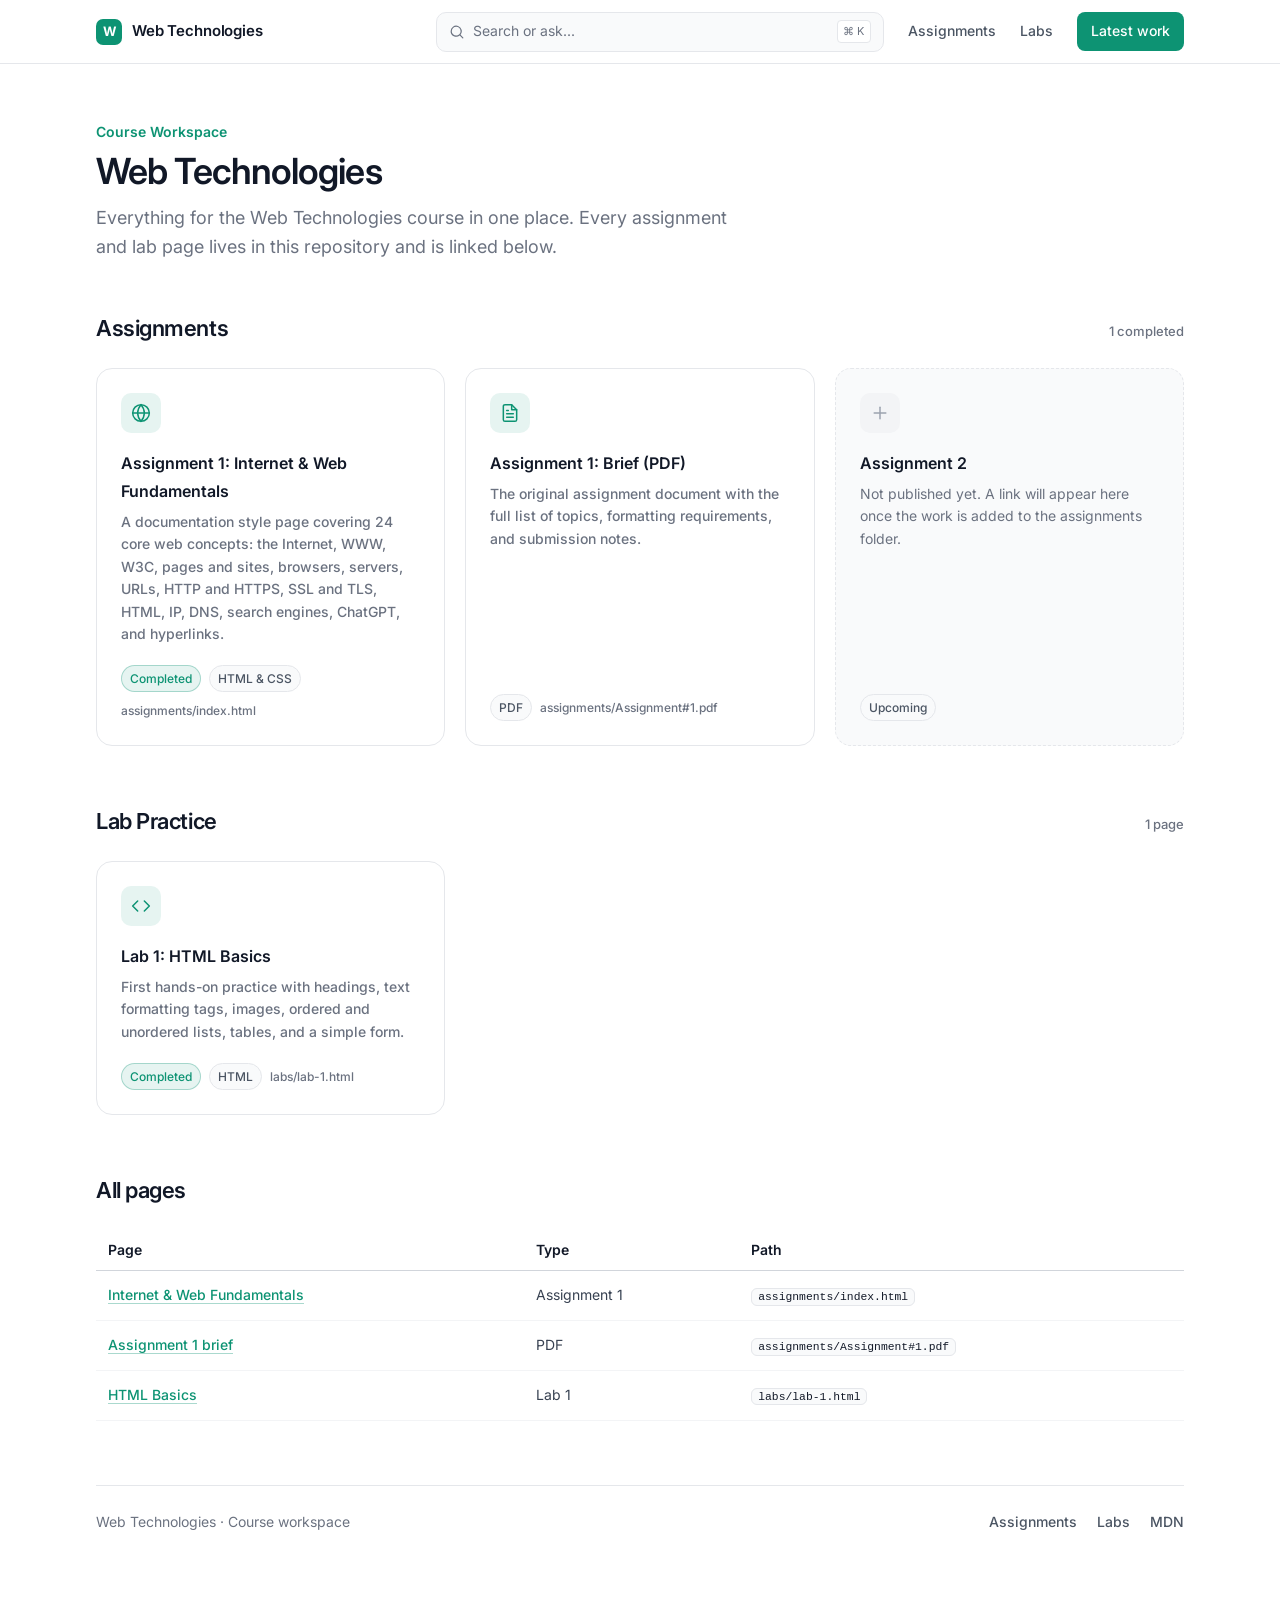
==== index.html @ a07161f9 "first commit" ====
<!DOCTYPE html>
<html lang="en">
<head>
    <meta charset="UTF-8">
    <meta name="viewport" content="width=device-width, initial-scale=1.0">
    <title>Web Technologies | Assignments &amp; Labs</title>
    <link rel="preconnect" href="https://fonts.googleapis.com">
    <link rel="preconnect" href="https://fonts.gstatic.com" crossorigin>
    <link href="https://fonts.googleapis.com/css2?family=Inter:wght@400;500;600;700&display=swap" rel="stylesheet">
    <style>
        :root {
            --primary: #0d9373;
            --primary-dark: #0b7d62;
            --primary-bg: rgba(13, 147, 115, 0.1);
            --gray-50: #f9fafb;
            --gray-100: #f3f4f6;
            --gray-200: #e5e7eb;
            --gray-300: #d1d5db;
            --gray-400: #9ca3af;
            --gray-500: #6b7280;
            --gray-600: #4b5563;
            --gray-700: #374151;
            --gray-900: #111827;
            --nav-h: 64px;
            --font: "Inter", ui-sans-serif, system-ui, -apple-system, "Segoe UI", sans-serif;
            --mono: ui-monospace, "SF Mono", Menlo, Consolas, monospace;
        }

        *, *::before, *::after { box-sizing: border-box; }

        body {
            margin: 0;
            font-family: var(--font);
            font-size: 16px;
            line-height: 1.75;
            color: var(--gray-700);
            background: #ffffff;
            -webkit-font-smoothing: antialiased;
        }

        a {
            color: var(--primary);
            font-weight: 500;
            text-decoration: underline;
            text-decoration-color: rgba(13, 147, 115, 0.35);
            text-underline-offset: 3px;
        }

        a:hover { text-decoration-color: var(--primary); }

        .navbar {
            position: sticky;
            top: 0;
            z-index: 40;
            height: var(--nav-h);
            background: rgba(255, 255, 255, 0.92);
            backdrop-filter: blur(8px);
            -webkit-backdrop-filter: blur(8px);
            border-bottom: 1px solid var(--gray-200);
        }

        .navbar-inner {
            max-width: 72rem;
            height: 100%;
            margin: 0 auto;
            padding: 0 2rem;
            display: flex;
            align-items: center;
            gap: 1.5rem;
        }

        .logo {
            display: flex;
            align-items: center;
            gap: 0.625rem;
            color: var(--gray-900);
            text-decoration: none;
            font-weight: 600;
            font-size: 0.9375rem;
            letter-spacing: -0.01em;
        }

        .logo-mark {
            width: 26px;
            height: 26px;
            border-radius: 7px;
            background: var(--primary);
            color: #fff;
            display: flex;
            align-items: center;
            justify-content: center;
            font-size: 0.8125rem;
            font-weight: 700;
        }

        .search {
            flex: 1;
            max-width: 28rem;
            margin-left: auto;
            height: 2.5rem;
            display: flex;
            align-items: center;
            gap: 0.5rem;
            padding: 0 0.75rem;
            border: 1px solid var(--gray-200);
            border-radius: 0.625rem;
            background: var(--gray-50);
            color: var(--gray-500);
            font-size: 0.875rem;
        }

        .search kbd {
            margin-left: auto;
            font-family: var(--font);
            font-size: 0.6875rem;
            color: var(--gray-500);
            border: 1px solid var(--gray-200);
            background: #fff;
            border-radius: 0.25rem;
            padding: 0.05rem 0.35rem;
        }

        .nav-links {
            display: flex;
            align-items: center;
            gap: 1.5rem;
        }

        .nav-links a {
            font-size: 0.875rem;
            font-weight: 500;
            color: var(--gray-600);
            text-decoration: none;
        }

        .nav-links a:hover { color: var(--gray-900); }

        .nav-links .btn {
            background: var(--primary);
            color: #fff;
            padding: 0.4375rem 0.875rem;
            border-radius: 0.5rem;
        }

        .nav-links .btn:hover {
            background: var(--primary-dark);
            color: #fff;
        }

        .page {
            max-width: 72rem;
            margin: 0 auto;
            padding: 3.5rem 2rem 4rem;
        }

        .eyebrow {
            font-size: 0.875rem;
            font-weight: 600;
            color: var(--primary);
            margin: 0 0 0.375rem;
        }

        h1 {
            font-size: 2.25rem;
            font-weight: 600;
            letter-spacing: -0.025em;
            line-height: 1.15;
            color: var(--gray-900);
            margin: 0 0 0.75rem;
        }

        .description {
            font-size: 1.125rem;
            line-height: 1.6;
            color: var(--gray-500);
            max-width: 40rem;
            margin: 0 0 3rem;
        }

        section { margin-bottom: 3.5rem; }

        .section-head {
            display: flex;
            align-items: baseline;
            justify-content: space-between;
            gap: 1rem;
            margin-bottom: 1.25rem;
        }

        h2 {
            font-size: 1.375rem;
            font-weight: 600;
            letter-spacing: -0.02em;
            color: var(--gray-900);
            margin: 0;
        }

        .count {
            font-size: 0.8125rem;
            font-weight: 500;
            color: var(--gray-500);
        }

        .cards {
            display: grid;
            grid-template-columns: repeat(auto-fill, minmax(300px, 1fr));
            gap: 1.25rem;
        }

        .card {
            display: flex;
            flex-direction: column;
            padding: 1.5rem;
            border: 1px solid var(--gray-200);
            border-radius: 1rem;
            background: #fff;
            color: inherit;
            text-decoration: none;
            transition: border-color 0.15s ease, box-shadow 0.15s ease;
        }

        .card:hover {
            border-color: var(--primary);
            box-shadow: 0 0 0 1px var(--primary);
        }

        .card-icon {
            width: 2.5rem;
            height: 2.5rem;
            border-radius: 0.625rem;
            background: var(--primary-bg);
            color: var(--primary);
            display: flex;
            align-items: center;
            justify-content: center;
            margin-bottom: 1rem;
        }

        .card-icon svg { width: 1.25rem; height: 1.25rem; }

        .card-title {
            font-size: 1rem;
            font-weight: 600;
            color: var(--gray-900);
            margin: 0 0 0.375rem;
        }

        .card-text {
            font-size: 0.875rem;
            line-height: 1.6;
            color: var(--gray-500);
            margin: 0 0 1.25rem;
        }

        .card-meta {
            margin-top: auto;
            display: flex;
            align-items: center;
            gap: 0.5rem;
            flex-wrap: wrap;
            font-size: 0.75rem;
            color: var(--gray-500);
        }

        .tag {
            display: inline-flex;
            align-items: center;
            padding: 0.125rem 0.5rem;
            border-radius: 999px;
            border: 1px solid var(--gray-200);
            background: var(--gray-50);
            font-weight: 500;
            color: var(--gray-600);
        }

        .tag.done {
            border-color: rgba(13, 147, 115, 0.3);
            background: var(--primary-bg);
            color: var(--primary);
        }

        .card.placeholder {
            border-style: dashed;
            background: var(--gray-50);
        }

        .card.placeholder:hover {
            border-color: var(--gray-300);
            box-shadow: none;
        }

        .card.placeholder .card-icon {
            background: var(--gray-100);
            color: var(--gray-400);
        }

        table {
            width: 100%;
            border-collapse: collapse;
            font-size: 0.875rem;
        }

        th {
            text-align: left;
            font-weight: 600;
            color: var(--gray-900);
            padding: 0.5rem 0.75rem;
            border-bottom: 1px solid var(--gray-300);
        }

        td {
            padding: 0.75rem 0.75rem;
            border-bottom: 1px solid var(--gray-100);
            vertical-align: top;
        }

        code {
            font-family: var(--mono);
            font-size: 0.8125em;
            font-weight: 500;
            color: var(--gray-900);
            background: var(--gray-50);
            border: 1px solid var(--gray-200);
            border-radius: 0.375rem;
            padding: 0.1rem 0.375rem;
        }

        .page-footer {
            margin-top: 4rem;
            padding-top: 1.5rem;
            border-top: 1px solid var(--gray-200);
            display: flex;
            justify-content: space-between;
            flex-wrap: wrap;
            gap: 0.75rem;
            font-size: 0.875rem;
            color: var(--gray-500);
        }

        .page-footer .links { display: flex; gap: 1.25rem; }

        .page-footer a {
            color: var(--gray-600);
            text-decoration: none;
        }

        .page-footer a:hover { color: var(--primary); }

        @media (max-width: 768px) {
            .search { display: none; }
            .nav-links { margin-left: auto; }
            .page { padding: 2.5rem 1.25rem 3rem; }
            h1 { font-size: 1.875rem; }
        }
    </style>
</head>
<body>

    <header class="navbar">
        <div class="navbar-inner">
            <a href="./" class="logo"><span class="logo-mark">W</span>Web Technologies</a>
            <div class="search">
                <svg width="16" height="16" viewBox="0 0 20 20" fill="currentColor"><path fill-rule="evenodd" d="M9 3.5a5.5 5.5 0 1 0 0 11 5.5 5.5 0 0 0 0-11ZM2 9a7 7 0 1 1 12.452 4.391l3.328 3.329a.75.75 0 1 1-1.06 1.06l-3.329-3.328A7 7 0 0 1 2 9Z" clip-rule="evenodd"/></svg>
                <span>Search or ask...</span>
                <kbd>&#8984; K</kbd>
            </div>
            <nav class="nav-links">
                <a href="#assignments">Assignments</a>
                <a href="#labs">Labs</a>
                <a class="btn" href="assignments/index.html">Latest work</a>
            </nav>
        </div>
    </header>

    <main class="page">

        <p class="eyebrow">Course Workspace</p>
        <h1>Web Technologies</h1>
        <p class="description">
            Everything for the Web Technologies course in one place. Every assignment and lab
            page lives in this repository and is linked below.
        </p>

        <section id="assignments">
            <div class="section-head">
                <h2>Assignments</h2>
                <span class="count">1 completed</span>
            </div>
            <div class="cards">
                <a class="card" href="assignments/index.html">
                    <div class="card-icon">
                        <svg viewBox="0 0 24 24" fill="none" stroke="currentColor" stroke-width="1.8" stroke-linecap="round" stroke-linejoin="round"><circle cx="12" cy="12" r="10"/><path d="M2 12h20"/><path d="M12 2a15.3 15.3 0 0 1 4 10 15.3 15.3 0 0 1-4 10 15.3 15.3 0 0 1-4-10 15.3 15.3 0 0 1 4-10z"/></svg>
                    </div>
                    <h3 class="card-title">Assignment 1: Internet &amp; Web Fundamentals</h3>
                    <p class="card-text">
                        A documentation style page covering 24 core web concepts: the Internet, WWW, W3C,
                        pages and sites, browsers, servers, URLs, HTTP and HTTPS, SSL and TLS, HTML, IP, DNS,
                        search engines, ChatGPT, and hyperlinks.
                    </p>
                    <div class="card-meta">
                        <span class="tag done">Completed</span>
                        <span class="tag">HTML &amp; CSS</span>
                        <span>assignments/index.html</span>
                    </div>
                </a>

                <a class="card" href="assignments/Assignment%231.pdf" target="_blank">
                    <div class="card-icon">
                        <svg viewBox="0 0 24 24" fill="none" stroke="currentColor" stroke-width="1.8" stroke-linecap="round" stroke-linejoin="round"><path d="M14 2H6a2 2 0 0 0-2 2v16a2 2 0 0 0 2 2h12a2 2 0 0 0 2-2V8z"/><path d="M14 2v6h6"/><path d="M16 13H8"/><path d="M16 17H8"/><path d="M10 9H8"/></svg>
                    </div>
                    <h3 class="card-title">Assignment 1: Brief (PDF)</h3>
                    <p class="card-text">
                        The original assignment document with the full list of topics, formatting requirements,
                        and submission notes.
                    </p>
                    <div class="card-meta">
                        <span class="tag">PDF</span>
                        <span>assignments/Assignment#1.pdf</span>
                    </div>
                </a>

                <div class="card placeholder">
                    <div class="card-icon">
                        <svg viewBox="0 0 24 24" fill="none" stroke="currentColor" stroke-width="1.8" stroke-linecap="round" stroke-linejoin="round"><path d="M12 5v14"/><path d="M5 12h14"/></svg>
                    </div>
                    <h3 class="card-title">Assignment 2</h3>
                    <p class="card-text">Not published yet. A link will appear here once the work is added to the assignments folder.</p>
                    <div class="card-meta">
                        <span class="tag">Upcoming</span>
                    </div>
                </div>
            </div>
        </section>

        <section id="labs">
            <div class="section-head">
                <h2>Lab Practice</h2>
                <span class="count">1 page</span>
            </div>
            <div class="cards">
                <a class="card" href="labs/lab-1.html">
                    <div class="card-icon">
                        <svg viewBox="0 0 24 24" fill="none" stroke="currentColor" stroke-width="1.8" stroke-linecap="round" stroke-linejoin="round"><path d="m16 18 6-6-6-6"/><path d="m8 6-6 6 6 6"/></svg>
                    </div>
                    <h3 class="card-title">Lab 1: HTML Basics</h3>
                    <p class="card-text">
                        First hands-on practice with headings, text formatting tags, images, ordered and
                        unordered lists, tables, and a simple form.
                    </p>
                    <div class="card-meta">
                        <span class="tag done">Completed</span>
                        <span class="tag">HTML</span>
                        <span>labs/lab-1.html</span>
                    </div>
                </a>
            </div>
        </section>

        <section id="index">
            <div class="section-head">
                <h2>All pages</h2>
            </div>
            <table>
                <thead>
                    <tr>
                        <th>Page</th>
                        <th>Type</th>
                        <th>Path</th>
                    </tr>
                </thead>
                <tbody>
                    <tr>
                        <td><a href="assignments/index.html">Internet &amp; Web Fundamentals</a></td>
                        <td>Assignment 1</td>
                        <td><code>assignments/index.html</code></td>
                    </tr>
                    <tr>
                        <td><a href="assignments/Assignment%231.pdf" target="_blank">Assignment 1 brief</a></td>
                        <td>PDF</td>
                        <td><code>assignments/Assignment#1.pdf</code></td>
                    </tr>
                    <tr>
                        <td><a href="labs/lab-1.html">HTML Basics</a></td>
                        <td>Lab 1</td>
                        <td><code>labs/lab-1.html</code></td>
                    </tr>
                </tbody>
            </table>
        </section>

        <footer class="page-footer">
            <span>Web Technologies &middot; Course workspace</span>
            <span class="links">
                <a href="#assignments">Assignments</a>
                <a href="#labs">Labs</a>
                <a href="https://developer.mozilla.org/" target="_blank">MDN</a>
            </span>
        </footer>

    </main>

</body>
</html>
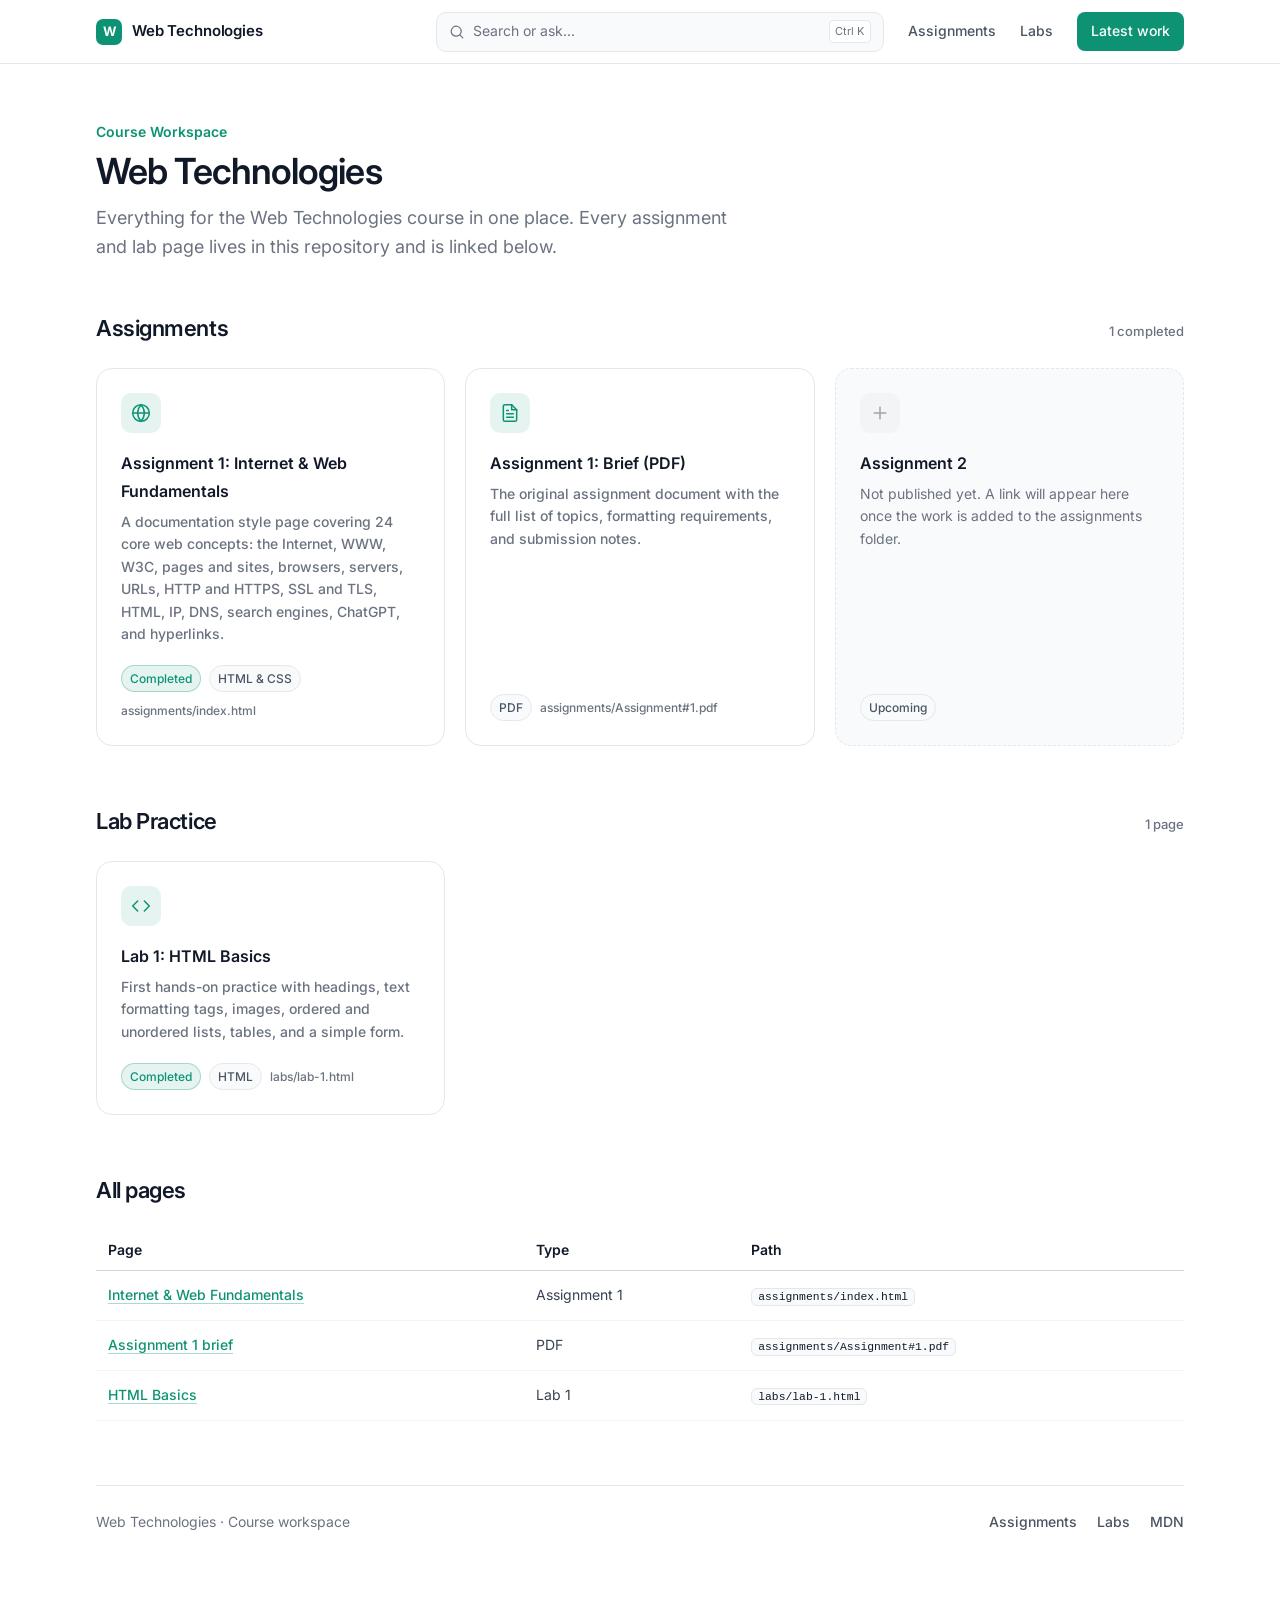
==== commit 4ada09e4: "chore: enable search" ====
--- a/index.html
+++ b/index.html
@@ -106,7 +106,17 @@
             border-radius: 0.625rem;
             background: var(--gray-50);
             color: var(--gray-500);
+            font: inherit;
             font-size: 0.875rem;
+            text-align: left;
+            cursor: pointer;
+            appearance: none;
+            -webkit-appearance: none;
+        }
+
+        .search:hover {
+            border-color: var(--gray-300);
+            background: #fff;
         }
 
         .search kbd {
@@ -347,8 +357,14 @@
         .page-footer a:hover { color: var(--primary); }
 
         @media (max-width: 768px) {
-            .search { display: none; }
-            .nav-links { margin-left: auto; }
+            .search span, .search kbd { display: none; }
+            .search {
+                flex: 0 0 2.5rem;
+                max-width: 2.5rem;
+                padding: 0;
+                justify-content: center;
+            }
+            .nav-links { margin-left: 0; }
             .page { padding: 2.5rem 1.25rem 3rem; }
             h1 { font-size: 1.875rem; }
         }
@@ -359,11 +375,11 @@
     <header class="navbar">
         <div class="navbar-inner">
             <a href="./" class="logo"><span class="logo-mark">W</span>Web Technologies</a>
-            <div class="search">
-                <svg width="16" height="16" viewBox="0 0 20 20" fill="currentColor"><path fill-rule="evenodd" d="M9 3.5a5.5 5.5 0 1 0 0 11 5.5 5.5 0 0 0 0-11ZM2 9a7 7 0 1 1 12.452 4.391l3.328 3.329a.75.75 0 1 1-1.06 1.06l-3.329-3.328A7 7 0 0 1 2 9Z" clip-rule="evenodd"/></svg>
+            <button type="button" class="search" aria-label="Search">
+                <svg width="16" height="16" viewBox="0 0 20 20" fill="currentColor" aria-hidden="true"><path fill-rule="evenodd" d="M9 3.5a5.5 5.5 0 1 0 0 11 5.5 5.5 0 0 0 0-11ZM2 9a7 7 0 1 1 12.452 4.391l3.328 3.329a.75.75 0 1 1-1.06 1.06l-3.329-3.328A7 7 0 0 1 2 9Z" clip-rule="evenodd"/></svg>
                 <span>Search or ask...</span>
                 <kbd>&#8984; K</kbd>
-            </div>
+            </button>
             <nav class="nav-links">
                 <a href="#assignments">Assignments</a>
                 <a href="#labs">Labs</a>
@@ -499,5 +515,6 @@
 
     </main>
 
+    <script src="search.js"></script>
 </body>
 </html>
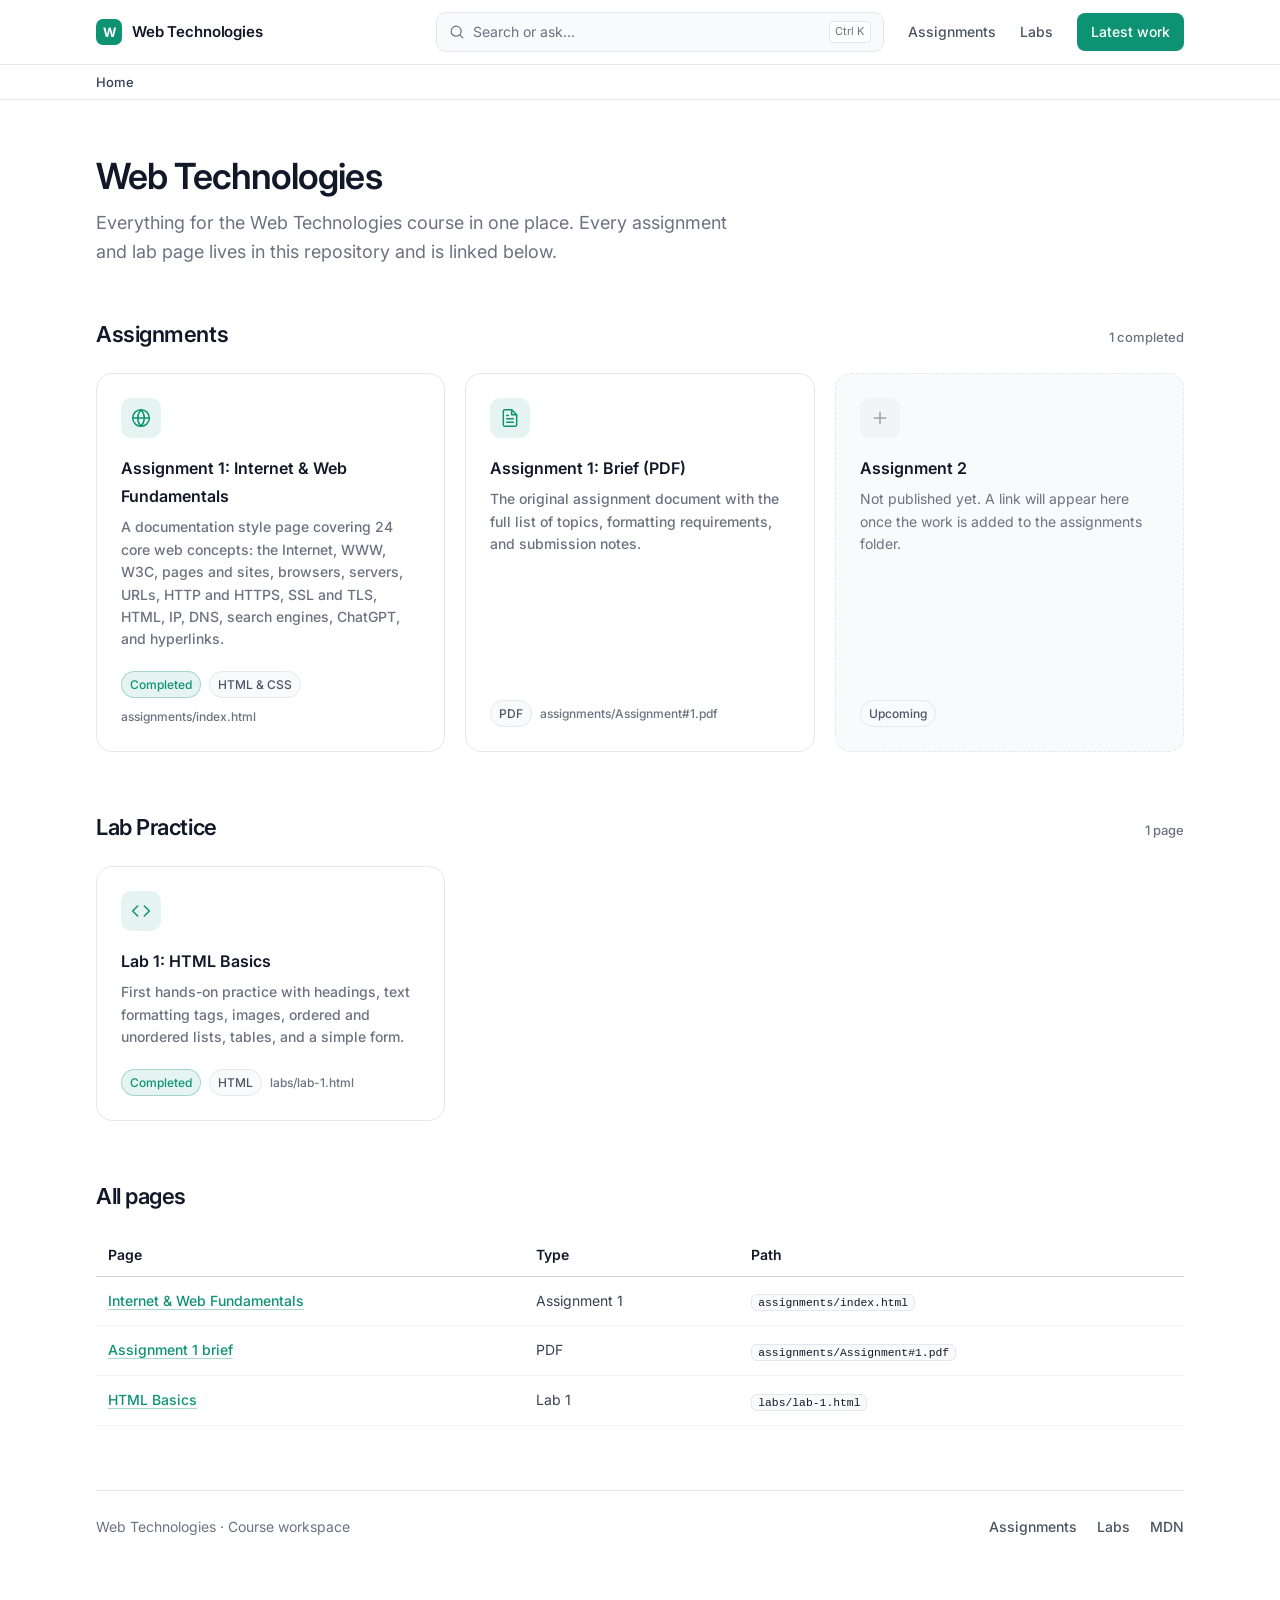
==== commit 814d7d0e: "chore: add breadcrumbs" ====
--- a/index.html
+++ b/index.html
@@ -22,6 +22,8 @@
             --gray-700: #374151;
             --gray-900: #111827;
             --nav-h: 64px;
+            --crumb-h: 36px;
+            --header-h: calc(var(--nav-h) + var(--crumb-h));
             --font: "Inter", ui-sans-serif, system-ui, -apple-system, "Segoe UI", sans-serif;
             --mono: ui-monospace, "SF Mono", Menlo, Consolas, monospace;
         }
@@ -52,7 +54,7 @@
             position: sticky;
             top: 0;
             z-index: 40;
-            height: var(--nav-h);
+            height: var(--header-h);
             background: rgba(255, 255, 255, 0.92);
             backdrop-filter: blur(8px);
             -webkit-backdrop-filter: blur(8px);
@@ -61,12 +63,26 @@
 
         .navbar-inner {
             max-width: 72rem;
+            height: var(--nav-h);
+            margin: 0 auto;
+            padding: 0 2rem;
+            display: flex;
+            align-items: center;
+            gap: 1.5rem;
+        }
+
+        .navbar-crumbs {
+            height: var(--crumb-h);
+            border-top: 1px solid var(--gray-200);
+        }
+
+        .navbar-crumbs-inner {
+            max-width: 72rem;
             height: 100%;
             margin: 0 auto;
             padding: 0 2rem;
             display: flex;
             align-items: center;
-            gap: 1.5rem;
         }
 
         .logo {
@@ -163,11 +179,50 @@
             padding: 3.5rem 2rem 4rem;
         }
 
-        .eyebrow {
-            font-size: 0.875rem;
-            font-weight: 600;
-            color: var(--primary);
-            margin: 0 0 0.375rem;
+        .breadcrumbs {
+            min-width: 0;
+        }
+
+        .breadcrumbs ol {
+            display: flex;
+            flex-wrap: nowrap;
+            align-items: center;
+            gap: 0.5rem;
+            list-style: none;
+            margin: 0;
+            padding: 0;
+            font-size: 0.8125rem;
+            color: var(--gray-500);
+        }
+
+        .breadcrumbs li {
+            display: flex;
+            align-items: center;
+            gap: 0.5rem;
+            margin: 0;
+            white-space: nowrap;
+        }
+
+        .breadcrumbs li + li::before {
+            content: "";
+            width: 0.35rem;
+            height: 0.35rem;
+            border-right: 1.5px solid var(--gray-400);
+            border-top: 1.5px solid var(--gray-400);
+            transform: rotate(45deg);
+        }
+
+        .breadcrumbs a {
+            color: var(--gray-500);
+            font-weight: 500;
+            text-decoration: none;
+        }
+
+        .breadcrumbs a:hover { color: var(--primary); }
+
+        .breadcrumbs [aria-current="page"] {
+            color: var(--gray-700);
+            font-weight: 500;
         }
 
         h1 {
@@ -386,11 +441,19 @@
                 <a class="btn" href="assignments/index.html">Latest work</a>
             </nav>
         </div>
+        <div class="navbar-crumbs">
+            <div class="navbar-crumbs-inner">
+                <nav class="breadcrumbs" aria-label="Breadcrumb">
+                    <ol>
+                        <li><span aria-current="page">Home</span></li>
+                    </ol>
+                </nav>
+            </div>
+        </div>
     </header>
 
     <main class="page">
 
-        <p class="eyebrow">Course Workspace</p>
         <h1>Web Technologies</h1>
         <p class="description">
             Everything for the Web Technologies course in one place. Every assignment and lab
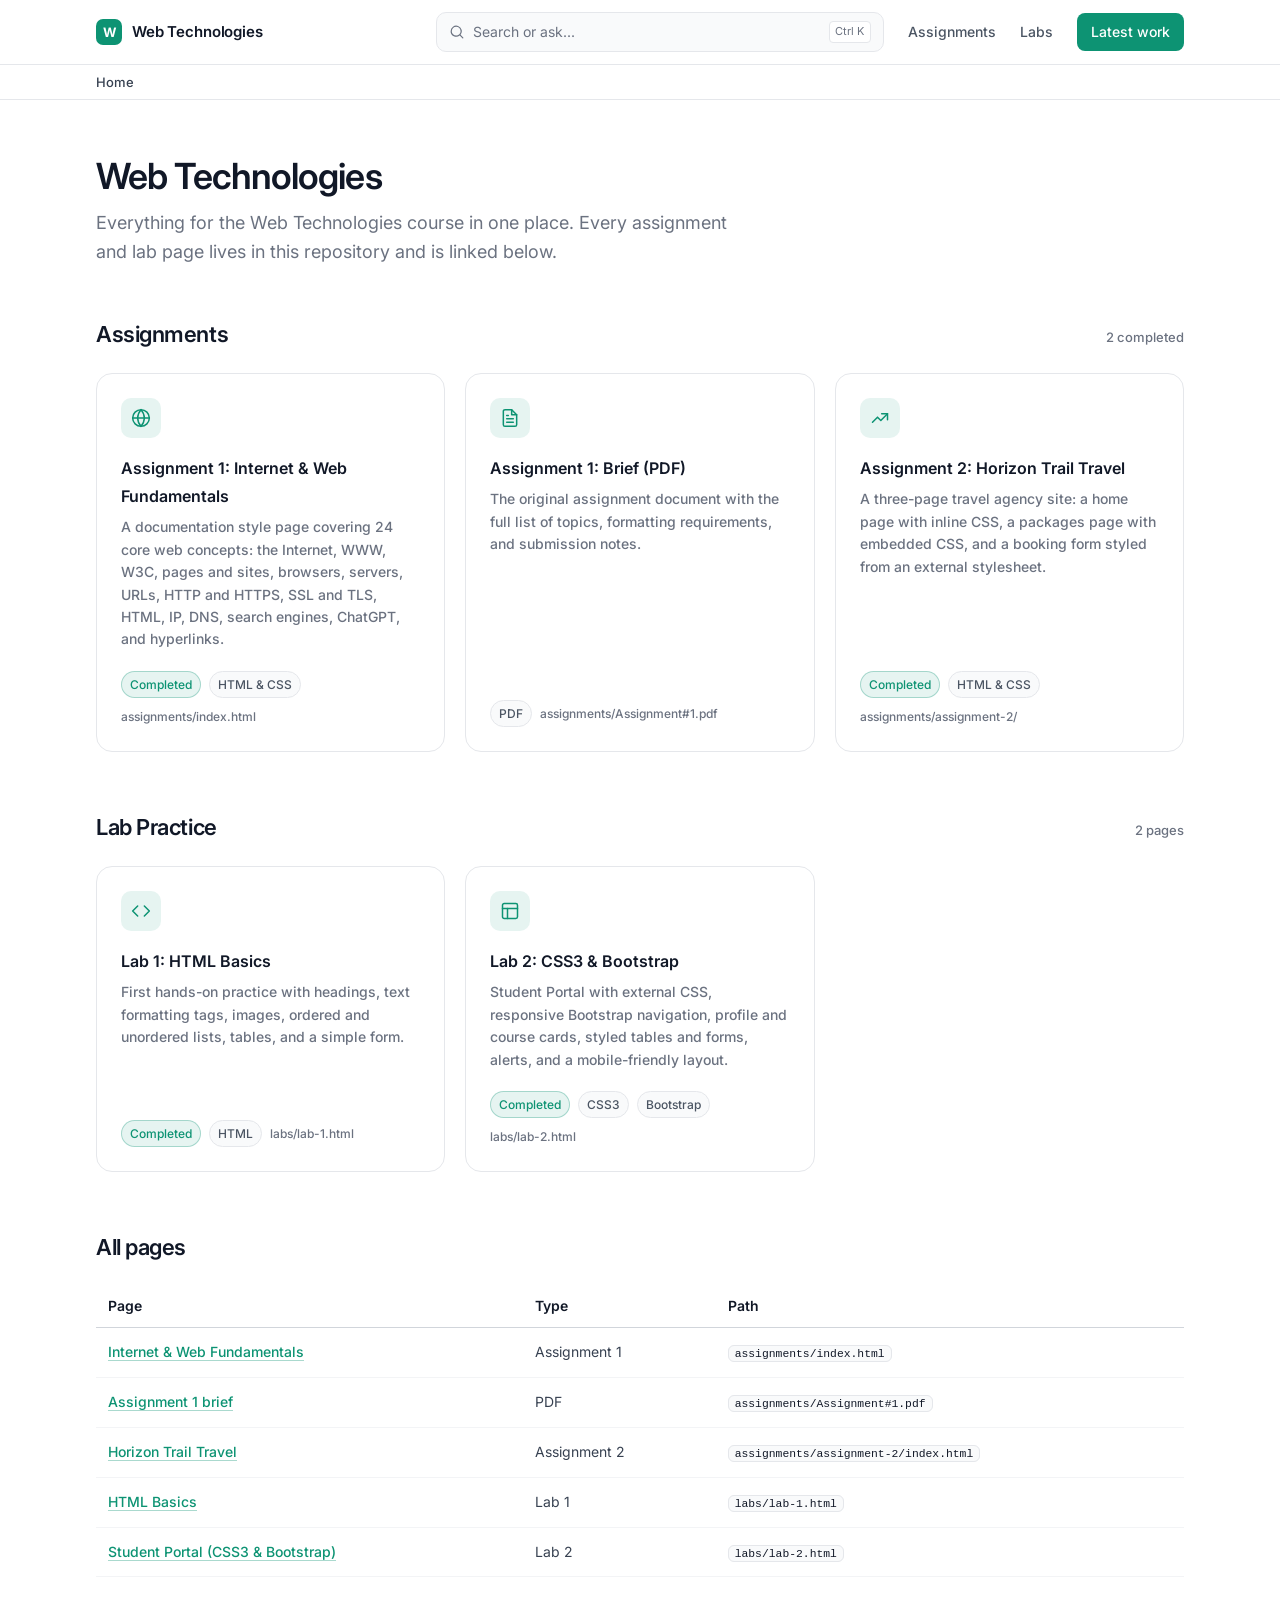
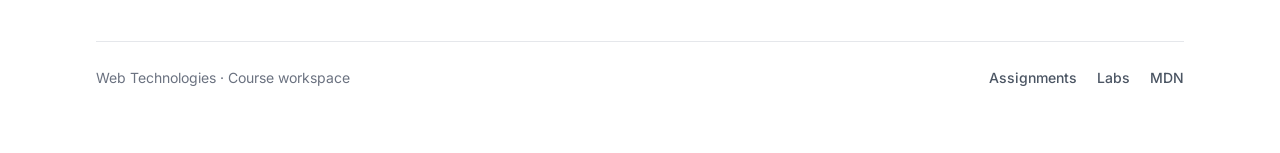
==== commit 462a4fc9: "added assignment #2" ====
--- a/index.html
+++ b/index.html
@@ -89,6 +89,8 @@
             display: flex;
             align-items: center;
             gap: 0.625rem;
+            flex-shrink: 0;
+            min-width: 0;
             color: var(--gray-900);
             text-decoration: none;
             font-weight: 600;
@@ -110,7 +112,8 @@
         }
 
         .search {
-            flex: 1;
+            flex: 1 1 8rem;
+            min-width: 0;
             max-width: 28rem;
             margin-left: auto;
             height: 2.5rem;
@@ -146,6 +149,23 @@
             padding: 0.05rem 0.35rem;
         }
 
+        .nav-toggle {
+            display: none;
+            flex-shrink: 0;
+            width: 2.5rem;
+            height: 2.5rem;
+            padding: 0;
+            border: 1px solid var(--gray-200);
+            border-radius: 0.625rem;
+            background: var(--gray-50);
+            color: var(--gray-700);
+            cursor: pointer;
+            align-items: center;
+            justify-content: center;
+        }
+
+        .nav-toggle:hover { background: #fff; border-color: var(--gray-300); }
+
         .nav-links {
             display: flex;
             align-items: center;
@@ -181,6 +201,8 @@
 
         .breadcrumbs {
             min-width: 0;
+            overflow-x: auto;
+            -webkit-overflow-scrolling: touch;
         }
 
         .breadcrumbs ol {
@@ -268,7 +290,7 @@
 
         .cards {
             display: grid;
-            grid-template-columns: repeat(auto-fill, minmax(300px, 1fr));
+            grid-template-columns: repeat(auto-fill, minmax(min(100%, 260px), 1fr));
             gap: 1.25rem;
         }
 
@@ -357,6 +379,12 @@
         .card.placeholder .card-icon {
             background: var(--gray-100);
             color: var(--gray-400);
+        }
+
+        .table-scroll {
+            width: 100%;
+            overflow-x: auto;
+            -webkit-overflow-scrolling: touch;
         }
 
         table {
@@ -388,6 +416,7 @@
             border: 1px solid var(--gray-200);
             border-radius: 0.375rem;
             padding: 0.1rem 0.375rem;
+            overflow-wrap: anywhere;
         }
 
         .page-footer {
@@ -411,7 +440,11 @@
 
         .page-footer a:hover { color: var(--primary); }
 
-        @media (max-width: 768px) {
+        @media (max-width: 900px) {
+            .navbar-inner,
+            .navbar-crumbs-inner,
+            .page { padding-left: 1.25rem; padding-right: 1.25rem; }
+
             .search span, .search kbd { display: none; }
             .search {
                 flex: 0 0 2.5rem;
@@ -419,9 +452,43 @@
                 padding: 0;
                 justify-content: center;
             }
-            .nav-links { margin-left: 0; }
-            .page { padding: 2.5rem 1.25rem 3rem; }
+
+            .nav-toggle { display: flex; }
+            .nav-links {
+                display: none;
+                position: absolute;
+                top: 100%;
+                left: 0;
+                right: 0;
+                margin: 0;
+                padding: 0.75rem 1.25rem 1rem;
+                flex-direction: column;
+                align-items: stretch;
+                gap: 0.25rem;
+                background: #fff;
+                border-bottom: 1px solid var(--gray-200);
+                box-shadow: 0 16px 32px rgba(17, 24, 39, 0.08);
+            }
+            .nav-links.is-open { display: flex; }
+            .nav-links a { padding: 0.75rem 0.75rem; border-radius: 0.5rem; }
+            .nav-links .btn { text-align: center; }
+
             h1 { font-size: 1.875rem; }
+            .description { font-size: 1rem; }
+        }
+
+        @media (max-width: 600px) {
+            .navbar-inner,
+            .navbar-crumbs-inner,
+            .page { padding-left: 1rem; padding-right: 1rem; }
+
+            .page { padding-top: 2rem; padding-bottom: 3rem; }
+            h1 { font-size: 1.625rem; }
+            .page-footer { flex-direction: column; }
+        }
+
+        @media (max-width: 420px) {
+            .logo-text { display: none; }
         }
     </style>
 </head>
@@ -429,13 +496,16 @@
 
     <header class="navbar">
         <div class="navbar-inner">
-            <a href="./" class="logo"><span class="logo-mark">W</span>Web Technologies</a>
+            <a href="./" class="logo"><span class="logo-mark">W</span><span class="logo-text">Web Technologies</span></a>
             <button type="button" class="search" aria-label="Search">
                 <svg width="16" height="16" viewBox="0 0 20 20" fill="currentColor" aria-hidden="true"><path fill-rule="evenodd" d="M9 3.5a5.5 5.5 0 1 0 0 11 5.5 5.5 0 0 0 0-11ZM2 9a7 7 0 1 1 12.452 4.391l3.328 3.329a.75.75 0 1 1-1.06 1.06l-3.329-3.328A7 7 0 0 1 2 9Z" clip-rule="evenodd"/></svg>
                 <span>Search or ask...</span>
                 <kbd>&#8984; K</kbd>
             </button>
-            <nav class="nav-links">
+            <button type="button" class="nav-toggle" aria-label="Open menu" aria-expanded="false" aria-controls="site-nav">
+                <svg width="20" height="20" viewBox="0 0 20 20" fill="none" stroke="currentColor" stroke-width="1.7" stroke-linecap="round" aria-hidden="true"><path d="M3.5 6h13M3.5 10h13M3.5 14h13"/></svg>
+            </button>
+            <nav class="nav-links" id="site-nav">
                 <a href="#assignments">Assignments</a>
                 <a href="#labs">Labs</a>
                 <a class="btn" href="assignments/index.html">Latest work</a>
@@ -463,7 +533,7 @@
         <section id="assignments">
             <div class="section-head">
                 <h2>Assignments</h2>
-                <span class="count">1 completed</span>
+                <span class="count">2 completed</span>
             </div>
             <div class="cards">
                 <a class="card" href="assignments/index.html">
@@ -498,23 +568,28 @@
                     </div>
                 </a>
 
-                <div class="card placeholder">
+                <a class="card" href="assignments/assignment-2/index.html">
                     <div class="card-icon">
-                        <svg viewBox="0 0 24 24" fill="none" stroke="currentColor" stroke-width="1.8" stroke-linecap="round" stroke-linejoin="round"><path d="M12 5v14"/><path d="M5 12h14"/></svg>
-                    </div>
-                    <h3 class="card-title">Assignment 2</h3>
-                    <p class="card-text">Not published yet. A link will appear here once the work is added to the assignments folder.</p>
+                        <svg viewBox="0 0 24 24" fill="none" stroke="currentColor" stroke-width="1.8" stroke-linecap="round" stroke-linejoin="round"><path d="M3 17l6-6 4 4 8-8"/><path d="M14 7h7v7"/></svg>
+                    </div>
+                    <h3 class="card-title">Assignment 2: Horizon Trail Travel</h3>
+                    <p class="card-text">
+                        A three-page travel agency site: a home page with inline CSS, a packages page
+                        with embedded CSS, and a booking form styled from an external stylesheet.
+                    </p>
                     <div class="card-meta">
-                        <span class="tag">Upcoming</span>
-                    </div>
-                </div>
+                        <span class="tag done">Completed</span>
+                        <span class="tag">HTML &amp; CSS</span>
+                        <span>assignments/assignment-2/</span>
+                    </div>
+                </a>
             </div>
         </section>
 
         <section id="labs">
             <div class="section-head">
                 <h2>Lab Practice</h2>
-                <span class="count">1 page</span>
+                <span class="count">2 pages</span>
             </div>
             <div class="cards">
                 <a class="card" href="labs/lab-1.html">
@@ -532,6 +607,23 @@
                         <span>labs/lab-1.html</span>
                     </div>
                 </a>
+
+                <a class="card" href="labs/lab-2.html">
+                    <div class="card-icon">
+                        <svg viewBox="0 0 24 24" fill="none" stroke="currentColor" stroke-width="1.8" stroke-linecap="round" stroke-linejoin="round"><rect x="3" y="3" width="18" height="18" rx="2"/><path d="M3 9h18"/><path d="M9 21V9"/></svg>
+                    </div>
+                    <h3 class="card-title">Lab 2: CSS3 &amp; Bootstrap</h3>
+                    <p class="card-text">
+                        Student Portal with external CSS, responsive Bootstrap navigation, profile and course cards,
+                        styled tables and forms, alerts, and a mobile-friendly layout.
+                    </p>
+                    <div class="card-meta">
+                        <span class="tag done">Completed</span>
+                        <span class="tag">CSS3</span>
+                        <span class="tag">Bootstrap</span>
+                        <span>labs/lab-2.html</span>
+                    </div>
+                </a>
             </div>
         </section>
 
@@ -539,6 +631,7 @@
             <div class="section-head">
                 <h2>All pages</h2>
             </div>
+            <div class="table-scroll">
             <table>
                 <thead>
                     <tr>
@@ -559,12 +652,23 @@
                         <td><code>assignments/Assignment#1.pdf</code></td>
                     </tr>
                     <tr>
+                        <td><a href="assignments/assignment-2/index.html">Horizon Trail Travel</a></td>
+                        <td>Assignment 2</td>
+                        <td><code>assignments/assignment-2/index.html</code></td>
+                    </tr>
+                    <tr>
                         <td><a href="labs/lab-1.html">HTML Basics</a></td>
                         <td>Lab 1</td>
                         <td><code>labs/lab-1.html</code></td>
                     </tr>
+                    <tr>
+                        <td><a href="labs/lab-2.html">Student Portal (CSS3 &amp; Bootstrap)</a></td>
+                        <td>Lab 2</td>
+                        <td><code>labs/lab-2.html</code></td>
+                    </tr>
                 </tbody>
             </table>
+            </div>
         </section>
 
         <footer class="page-footer">
